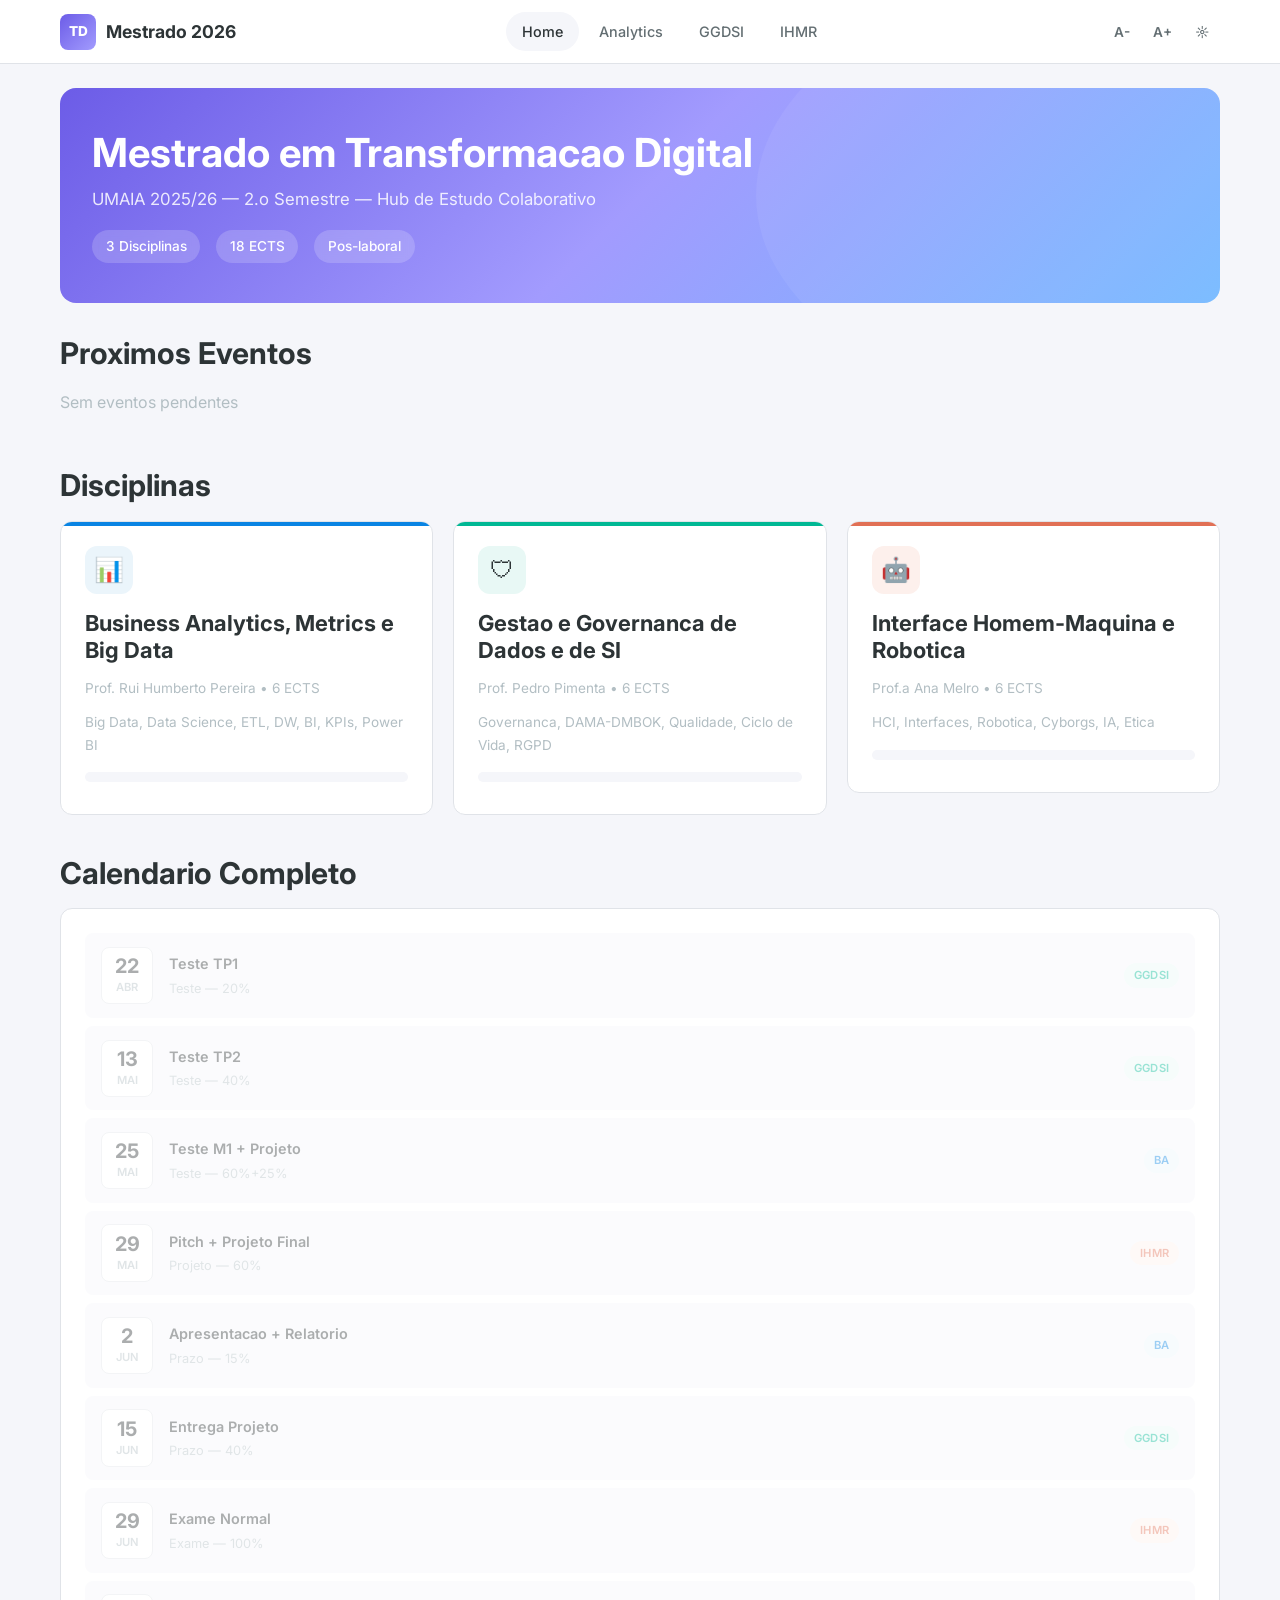
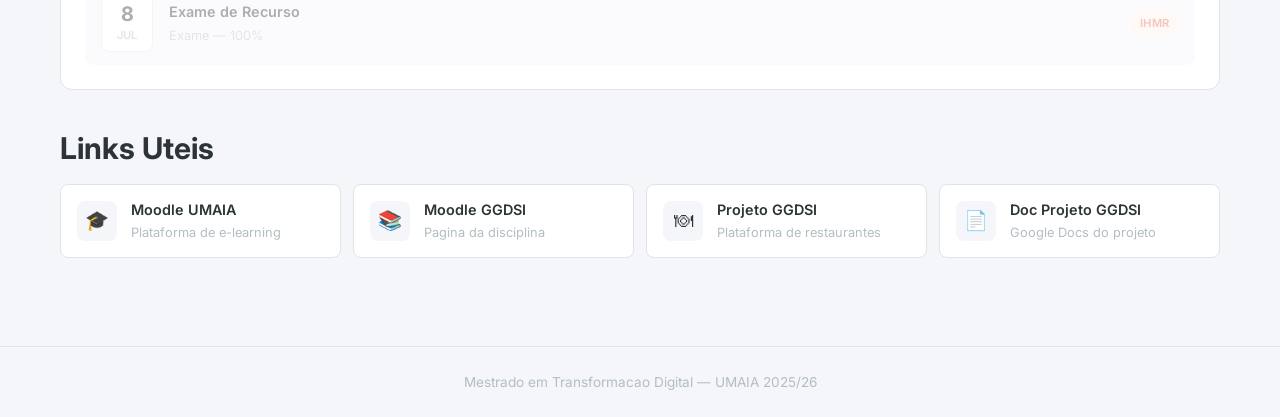
==== index.html @ 848c6ef4 "Mestrado TD 2026 - Hub de estudo interativo Site completo com material de estudo para 3 disciplinas:" ====
<!DOCTYPE html>
<html lang="pt" data-theme="light">
<head>
  <meta charset="UTF-8">
  <meta name="viewport" content="width=device-width, initial-scale=1.0">
  <title>Mestrado TD 2026 — Hub de Estudo</title>
  <link rel="preconnect" href="https://fonts.googleapis.com">
  <link href="https://fonts.googleapis.com/css2?family=Inter:wght@300;400;500;600;700;800&display=swap" rel="stylesheet">
  <link rel="stylesheet" href="styles.css">
  <link rel="icon" href="data:image/svg+xml,<svg xmlns='http://www.w3.org/2000/svg' viewBox='0 0 100 100'><text y='.9em' font-size='90'>🎓</text></svg>">
</head>
<body data-page="home">

<!-- Navbar -->
<nav class="navbar">
  <div class="container nav-container">
    <a href="index.html" class="nav-brand">
      <span class="nav-logo">TD</span>
      <span class="nav-title">Mestrado 2026</span>
    </a>
    <div class="nav-links">
      <a href="index.html" class="nav-link">Home</a>
      <a href="ba.html" class="nav-link discipline-ba">Analytics</a>
      <a href="ggdsi.html" class="nav-link discipline-ggdsi">GGDSI</a>
      <a href="ihmr.html" class="nav-link discipline-ihmr">IHMR</a>
    </div>
    <div class="nav-controls">
      <button class="btn-icon" onclick="changeFontSize(-2)" title="Diminuir fonte">A-</button>
      <button class="btn-icon" onclick="changeFontSize(2)" title="Aumentar fonte">A+</button>
      <button class="btn-icon" onclick="toggleTheme()" title="Alternar tema">
        <span class="theme-icon-light">&#9790;</span>
        <span class="theme-icon-dark">&#9788;</span>
      </button>
      <button class="btn-icon mobile-menu-btn" onclick="toggleMobile()" aria-label="Menu">&#9776;</button>
    </div>
  </div>
</nav>
<div class="nav-links-mobile-overlay" id="mobileOverlay">
  <a href="index.html" class="nav-link">Home</a>
  <a href="ba.html" class="nav-link discipline-ba">Analytics</a>
  <a href="ggdsi.html" class="nav-link discipline-ggdsi">GGDSI</a>
  <a href="ihmr.html" class="nav-link discipline-ihmr">IHMR</a>
</div>

<main class="container main-content">

  <!-- Hero -->
  <section class="hero hero-home">
    <h1>Mestrado em Transformacao Digital</h1>
    <p>UMAIA 2025/26 — 2.o Semestre — Hub de Estudo Colaborativo</p>
    <div class="hero-meta">
      <span>3 Disciplinas</span>
      <span>18 ECTS</span>
      <span>Pos-laboral</span>
    </div>
  </section>

  <!-- Countdowns -->
  <section class="section">
    <h2>Proximos Eventos</h2>
    <div class="countdown-grid" id="countdownGrid"></div>
  </section>

  <!-- Disciplines -->
  <section class="section">
    <h2>Disciplinas</h2>
    <div class="grid grid-3">
      <a href="ba.html" class="card-link">
        <div class="card discipline-card ba animate-in">
          <div class="card-icon">&#128202;</div>
          <h3>Business Analytics, Metrics e Big Data</h3>
          <p class="text-sm text-muted">Prof. Rui Humberto Pereira &bull; 6 ECTS</p>
          <p class="text-sm text-muted">Big Data, Data Science, ETL, DW, BI, KPIs, Power BI</p>
          <div class="progress-container mt-2">
            <div class="progress-bar"><div class="progress-fill ba" id="ba-progress" style="width:0%"></div></div>
          </div>
        </div>
      </a>
      <a href="ggdsi.html" class="card-link">
        <div class="card discipline-card ggdsi animate-in">
          <div class="card-icon">&#128737;</div>
          <h3>Gestao e Governanca de Dados e de SI</h3>
          <p class="text-sm text-muted">Prof. Pedro Pimenta &bull; 6 ECTS</p>
          <p class="text-sm text-muted">Governanca, DAMA-DMBOK, Qualidade, Ciclo de Vida, RGPD</p>
          <div class="progress-container mt-2">
            <div class="progress-bar"><div class="progress-fill ggdsi" id="ggdsi-progress" style="width:0%"></div></div>
          </div>
        </div>
      </a>
      <a href="ihmr.html" class="card-link">
        <div class="card discipline-card ihmr animate-in">
          <div class="card-icon">&#129302;</div>
          <h3>Interface Homem-Maquina e Robotica</h3>
          <p class="text-sm text-muted">Prof.a Ana Melro &bull; 6 ECTS</p>
          <p class="text-sm text-muted">HCI, Interfaces, Robotica, Cyborgs, IA, Etica</p>
          <div class="progress-container mt-2">
            <div class="progress-bar"><div class="progress-fill ihmr" id="ihmr-progress" style="width:0%"></div></div>
          </div>
        </div>
      </a>
    </div>
  </section>

  <!-- Calendar -->
  <section class="section">
    <h2>Calendario Completo</h2>
    <div class="card">
      <div class="event-list" id="eventList"></div>
    </div>
  </section>

  <!-- Quick Links -->
  <section class="section">
    <h2>Links Uteis</h2>
    <div class="links-grid">
      <a href="https://moodle.maieutica.pt/" target="_blank" rel="noopener" class="link-card">
        <div class="link-icon">&#127891;</div>
        <div class="link-info">
          <div class="link-title">Moodle UMAIA</div>
          <div class="link-desc">Plataforma de e-learning</div>
        </div>
      </a>
      <a href="https://moodle.maieutica.pt/course/view.php?id=22554" target="_blank" rel="noopener" class="link-card">
        <div class="link-icon">&#128218;</div>
        <div class="link-info">
          <div class="link-title">Moodle GGDSI</div>
          <div class="link-desc">Pagina da disciplina</div>
        </div>
      </a>
      <a href="https://restupubpriv.onrender.com/" target="_blank" rel="noopener" class="link-card">
        <div class="link-icon">&#127869;</div>
        <div class="link-info">
          <div class="link-title">Projeto GGDSI</div>
          <div class="link-desc">Plataforma de restaurantes</div>
        </div>
      </a>
      <a href="https://docs.google.com/document/d/1P046F_OcIB_hIO0X36hhz1vWdeSVrtE7WllfaIY_ycA/" target="_blank" rel="noopener" class="link-card">
        <div class="link-icon">&#128196;</div>
        <div class="link-info">
          <div class="link-title">Doc Projeto GGDSI</div>
          <div class="link-desc">Google Docs do projeto</div>
        </div>
      </a>
    </div>
  </section>


</main>

<footer class="footer">
  <div class="container">
    <p>Mestrado em Transformacao Digital — UMAIA 2025/26</p>
  </div>
</footer>

<script src="app.js"></script>
</body>
</html>
---- styles.css ----
/* ============================================
   MESTRADO TD 2026 — Study Hub
   Design: Duolingo × Airbnb × Bolt
   ============================================ */

/* ---------- 1. Variables & Themes ---------- */
:root {
  --primary: #6C5CE7;
  --primary-light: #A29BFE;
  --primary-dark: #4834D4;
  --ba: #0984E3;
  --ba-light: #74B9FF;
  --ba-dark: #0652DD;
  --ba-bg: #EBF5FB;
  --ggdsi: #00B894;
  --ggdsi-light: #55EFC4;
  --ggdsi-dark: #009975;
  --ggdsi-bg: #E8F8F5;
  --ihmr: #E17055;
  --ihmr-light: #FAB1A0;
  --ihmr-dark: #C0392B;
  --ihmr-bg: #FDF0EC;
  --success: #00B894;
  --success-bg: #E8F8F5;
  --error: #D63031;
  --error-bg: #FDECEA;
  --warning: #FDCB6E;
  --warning-bg: #FFF9E6;

  --bg: #F5F6FA;
  --bg-alt: #FFFFFF;
  --surface: #FFFFFF;
  --text: #2D3436;
  --text-secondary: #636E72;
  --text-muted: #B2BEC3;
  --border: #E0E3E8;
  --shadow-sm: 0 1px 3px rgba(0,0,0,0.06);
  --shadow: 0 2px 8px rgba(0,0,0,0.08);
  --shadow-md: 0 4px 16px rgba(0,0,0,0.1);
  --shadow-lg: 0 8px 32px rgba(0,0,0,0.12);

  --radius-xs: 6px;
  --radius-sm: 8px;
  --radius: 12px;
  --radius-lg: 16px;
  --radius-xl: 24px;
  --radius-full: 9999px;

  --font: 'Inter', -apple-system, BlinkMacSystemFont, 'Segoe UI', sans-serif;
  --font-size-base: 16px;
  --transition: 0.25s ease;
  --transition-slow: 0.4s ease;

  --navbar-height: 64px;
  --container-max: 1200px;
  --container-narrow: 900px;
}

[data-theme="dark"] {
  --bg: #13141F;
  --bg-alt: #1A1B2E;
  --surface: #242540;
  --text: #E4E6EB;
  --text-secondary: #A0A4B8;
  --text-muted: #5C5F7A;
  --border: #363854;
  --shadow-sm: 0 1px 3px rgba(0,0,0,0.2);
  --shadow: 0 2px 8px rgba(0,0,0,0.25);
  --shadow-md: 0 4px 16px rgba(0,0,0,0.3);
  --shadow-lg: 0 8px 32px rgba(0,0,0,0.35);
  --ba-bg: #0D1F33;
  --ggdsi-bg: #0D2B24;
  --ihmr-bg: #2B1A15;
  --success-bg: #0D2B24;
  --error-bg: #2B1515;
  --warning-bg: #2B2615;
}

/* ---------- 2. Reset & Base ---------- */
*, *::before, *::after { box-sizing: border-box; margin: 0; padding: 0; }

html {
  font-size: var(--font-size-base);
  scroll-behavior: smooth;
  -webkit-text-size-adjust: 100%;
}

body {
  font-family: var(--font);
  background: var(--bg);
  color: var(--text);
  line-height: 1.65;
  min-height: 100vh;
  display: flex;
  flex-direction: column;
  transition: background var(--transition), color var(--transition);
  -webkit-font-smoothing: antialiased;
}

img { max-width: 100%; display: block; }
a { color: var(--primary); text-decoration: none; transition: color var(--transition); }
a:hover { color: var(--primary-dark); }
::selection { background: var(--primary-light); color: #fff; }

/* ---------- 3. Typography ---------- */
h1, h2, h3, h4 { line-height: 1.25; font-weight: 700; color: var(--text); }
h1 { font-size: clamp(1.75rem, 4vw, 2.5rem); }
h2 { font-size: clamp(1.4rem, 3vw, 1.875rem); margin-bottom: 1rem; }
h3 { font-size: clamp(1.15rem, 2.5vw, 1.375rem); margin-bottom: 0.75rem; }
h4 { font-size: 1.1rem; margin-bottom: 0.5rem; }
p { margin-bottom: 0.75rem; color: var(--text-secondary); }
strong { color: var(--text); font-weight: 600; }
ul, ol { padding-left: 1.5rem; margin-bottom: 0.75rem; color: var(--text-secondary); }
li { margin-bottom: 0.3rem; }
code { background: var(--bg); padding: 2px 6px; border-radius: var(--radius-xs); font-size: 0.9em; }

/* ---------- 4. Layout ---------- */
.container { max-width: var(--container-max); margin: 0 auto; padding: 0 1.25rem; width: 100%; }
.container-narrow { max-width: var(--container-narrow); margin: 0 auto; padding: 0 1.25rem; width: 100%; }
.main-content { flex: 1; padding-top: calc(var(--navbar-height) + 1.5rem); padding-bottom: 3rem; }
.section { margin-bottom: 2.5rem; }
.grid { display: grid; gap: 1.25rem; }
.grid-2 { grid-template-columns: repeat(auto-fit, minmax(280px, 1fr)); }
.grid-3 { grid-template-columns: repeat(auto-fit, minmax(250px, 1fr)); }
.grid-4 { grid-template-columns: repeat(auto-fit, minmax(200px, 1fr)); }
.flex { display: flex; gap: 1rem; }
.flex-center { display: flex; align-items: center; justify-content: center; }
.flex-between { display: flex; align-items: center; justify-content: space-between; }
.flex-wrap { flex-wrap: wrap; }

/* ---------- 5. Navbar ---------- */
.navbar {
  position: fixed; top: 0; left: 0; right: 0; z-index: 100;
  height: var(--navbar-height);
  background: var(--surface);
  border-bottom: 1px solid var(--border);
  backdrop-filter: blur(12px);
  -webkit-backdrop-filter: blur(12px);
  transition: background var(--transition), border-color var(--transition);
}
[data-theme="dark"] .navbar { background: rgba(26,27,46,0.92); }
.nav-container { display: flex; align-items: center; justify-content: space-between; height: 100%; }
.nav-brand { display: flex; align-items: center; gap: 0.6rem; font-weight: 700; font-size: 1.1rem; color: var(--text); }
.nav-logo {
  display: flex; align-items: center; justify-content: center;
  width: 36px; height: 36px;
  background: linear-gradient(135deg, var(--primary), var(--primary-light));
  color: #fff; border-radius: var(--radius-sm);
  font-weight: 800; font-size: 0.85rem;
}
.nav-links { display: flex; gap: 0.25rem; }
.nav-link {
  padding: 0.5rem 1rem; border-radius: var(--radius-full);
  font-size: 0.9rem; font-weight: 500;
  color: var(--text-secondary);
  transition: all var(--transition);
}
.nav-link:hover, .nav-link.active { color: var(--text); background: var(--bg); }
.nav-link.discipline-ba.active, .nav-link.discipline-ba:hover { color: var(--ba); background: var(--ba-bg); }
.nav-link.discipline-ggdsi.active, .nav-link.discipline-ggdsi:hover { color: var(--ggdsi); background: var(--ggdsi-bg); }
.nav-link.discipline-ihmr.active, .nav-link.discipline-ihmr:hover { color: var(--ihmr); background: var(--ihmr-bg); }
.nav-controls { display: flex; align-items: center; gap: 0.25rem; }
.btn-icon {
  display: flex; align-items: center; justify-content: center;
  width: 36px; height: 36px;
  border: none; border-radius: var(--radius-sm); cursor: pointer;
  background: transparent; color: var(--text-secondary);
  font-size: 0.85rem; font-weight: 600; font-family: var(--font);
  transition: all var(--transition);
}
.btn-icon:hover { background: var(--bg); color: var(--text); }
.mobile-menu-btn { display: none; font-size: 1.3rem; }
[data-theme="dark"] .theme-icon-dark { display: none; }
[data-theme="light"] .theme-icon-light { display: none; }
.nav-links-mobile-overlay {
  display: none; position: fixed; top: var(--navbar-height);
  left: 0; right: 0; bottom: 0;
  background: var(--surface); z-index: 99;
  flex-direction: column; padding: 1rem;
}
.nav-links-mobile-overlay.open { display: flex; }
.nav-links-mobile-overlay .nav-link {
  padding: 1rem; font-size: 1.1rem; border-radius: var(--radius);
  text-align: center;
}

/* ---------- 6. Hero ---------- */
.hero {
  border-radius: var(--radius-lg);
  padding: 2.5rem 2rem;
  margin-bottom: 2rem;
  position: relative; overflow: hidden;
}
.hero h1 { color: #fff; margin-bottom: 0.5rem; }
.hero p { color: rgba(255,255,255,0.85); font-size: 1.05rem; margin-bottom: 1rem; }
.hero-meta { display: flex; flex-wrap: wrap; gap: 1rem; }
.hero-meta span {
  display: inline-flex; align-items: center; gap: 0.4rem;
  background: rgba(255,255,255,0.18); color: #fff;
  padding: 0.35rem 0.85rem; border-radius: var(--radius-full);
  font-size: 0.85rem; font-weight: 500;
  backdrop-filter: blur(4px);
}
.hero-home { background: linear-gradient(135deg, #6C5CE7, #A29BFE, #74B9FF); }
.hero-ba { background: linear-gradient(135deg, #0652DD, #0984E3, #74B9FF); }
.hero-ggdsi { background: linear-gradient(135deg, #009975, #00B894, #55EFC4); }
.hero-ihmr { background: linear-gradient(135deg, #C0392B, #E17055, #FAB1A0); }
.hero::after {
  content: ''; position: absolute; top: -50%; right: -20%;
  width: 60%; height: 200%; border-radius: 50%;
  background: rgba(255,255,255,0.06);
  pointer-events: none;
}

/* ---------- 7. Cards ---------- */
.card {
  background: var(--surface);
  border: 1px solid var(--border);
  border-radius: var(--radius);
  padding: 1.5rem;
  transition: all var(--transition);
}
.card:hover { box-shadow: var(--shadow-md); }
.card-header { margin-bottom: 1rem; }
.card-title { font-size: 1rem; font-weight: 600; margin-bottom: 0.25rem; }
.card-subtitle { font-size: 0.85rem; color: var(--text-muted); }
.card-link {
  display: block; text-decoration: none; color: inherit;
  border-radius: var(--radius);
}
.card-link:hover .card { transform: translateY(-2px); box-shadow: var(--shadow-md); }
.card-link:hover { color: inherit; }

.discipline-card { position: relative; overflow: hidden; cursor: pointer; }
.discipline-card::before {
  content: ''; position: absolute; top: 0; left: 0; right: 0; height: 4px;
}
.discipline-card.ba::before { background: var(--ba); }
.discipline-card.ggdsi::before { background: var(--ggdsi); }
.discipline-card.ihmr::before { background: var(--ihmr); }
.discipline-card .card-icon {
  width: 48px; height: 48px; border-radius: var(--radius);
  display: flex; align-items: center; justify-content: center;
  font-size: 1.5rem; margin-bottom: 1rem;
}
.discipline-card.ba .card-icon { background: var(--ba-bg); }
.discipline-card.ggdsi .card-icon { background: var(--ggdsi-bg); }
.discipline-card.ihmr .card-icon { background: var(--ihmr-bg); }

/* ---------- 8. Event List / Calendar ---------- */
.event-list { display: flex; flex-direction: column; gap: 0.5rem; }
.event-item {
  display: flex; align-items: center; gap: 1rem;
  padding: 0.85rem 1rem;
  border-radius: var(--radius-sm);
  background: var(--bg);
  transition: background var(--transition);
}
.event-item:hover { background: var(--border); }
.event-date-box {
  min-width: 52px; text-align: center;
  padding: 0.4rem 0.5rem;
  border-radius: var(--radius-sm);
  background: var(--surface);
  border: 1px solid var(--border);
}
.event-date-box .day { font-size: 1.25rem; font-weight: 700; line-height: 1.2; color: var(--text); }
.event-date-box .month { font-size: 0.7rem; font-weight: 600; text-transform: uppercase; color: var(--text-muted); }
.event-info { flex: 1; }
.event-title { font-size: 0.9rem; font-weight: 600; color: var(--text); margin-bottom: 0.1rem; }
.event-desc { font-size: 0.8rem; color: var(--text-muted); margin: 0; }
.event-tag {
  padding: 0.2rem 0.6rem; border-radius: var(--radius-full);
  font-size: 0.7rem; font-weight: 600; text-transform: uppercase; letter-spacing: 0.03em;
  white-space: nowrap;
}
.event-tag.ba { background: var(--ba-bg); color: var(--ba); }
.event-tag.ggdsi { background: var(--ggdsi-bg); color: var(--ggdsi); }
.event-tag.ihmr { background: var(--ihmr-bg); color: var(--ihmr); }

/* ---------- 9. Accordion / Topics ---------- */
.accordion { display: flex; flex-direction: column; gap: 0.5rem; }
.accordion-item {
  background: var(--surface);
  border: 1px solid var(--border);
  border-radius: var(--radius);
  overflow: hidden;
  transition: border-color var(--transition);
}
.accordion-item.active { border-color: var(--primary-light); }
.accordion-header {
  display: flex; align-items: center; gap: 0.75rem;
  width: 100%; padding: 1rem 1.25rem;
  border: none; background: none; cursor: pointer;
  font-family: var(--font); text-align: left;
  color: var(--text); font-size: 1rem;
  transition: background var(--transition);
}
.accordion-header:hover { background: var(--bg); }
.topic-number {
  display: flex; align-items: center; justify-content: center;
  min-width: 32px; height: 32px;
  border-radius: var(--radius-sm);
  background: var(--bg); color: var(--text-muted);
  font-size: 0.8rem; font-weight: 700;
}
.accordion-item.active .topic-number { background: var(--primary); color: #fff; }
.topic-title { flex: 1; font-weight: 600; }
.topic-status {
  font-size: 0.75rem; padding: 0.2rem 0.6rem;
  border-radius: var(--radius-full);
  background: var(--bg); color: var(--text-muted);
  font-weight: 600;
}
.topic-status.studied { background: var(--success-bg); color: var(--success); }
.accordion-icon {
  font-size: 1.1rem; color: var(--text-muted);
  transition: transform var(--transition);
}
.accordion-item.active .accordion-icon { transform: rotate(90deg); }
.accordion-body {
  max-height: 0; overflow: hidden;
  transition: max-height 0.5s ease;
}
.accordion-item.active .accordion-body { max-height: 20000px; }
.accordion-content { padding: 0 1.25rem 1.5rem; }
.content-block { margin-bottom: 2rem; }
.content-block:last-child { margin-bottom: 0; }
.content-block h3 {
  font-size: 1rem; font-weight: 700; text-transform: uppercase;
  letter-spacing: 0.05em; color: var(--text-muted);
  margin-bottom: 1rem; padding-bottom: 0.5rem;
  border-bottom: 2px solid var(--border);
}
.theory-text { color: var(--text-secondary); line-height: 1.75; }
.theory-text p { margin-bottom: 1rem; }
.highlight-box {
  background: var(--warning-bg); border-left: 4px solid var(--warning);
  padding: 1rem 1.25rem; border-radius: 0 var(--radius-sm) var(--radius-sm) 0;
  margin: 1rem 0;
}
.highlight-box p { margin: 0; color: var(--text); }

/* ---------- 10. Concept Cards ---------- */
.concept-grid { display: grid; grid-template-columns: repeat(auto-fill, minmax(260px, 1fr)); gap: 0.75rem; }
.concept-card {
  background: var(--bg);
  border-radius: var(--radius-sm);
  padding: 1rem 1.15rem;
  border-left: 3px solid var(--primary);
  transition: transform var(--transition), box-shadow var(--transition);
}
.concept-card:hover { transform: translateX(4px); box-shadow: var(--shadow-sm); }
.concept-card h4 { font-size: 0.9rem; font-weight: 700; color: var(--primary); margin-bottom: 0.3rem; }
.concept-card p { font-size: 0.85rem; color: var(--text-secondary); margin: 0; line-height: 1.5; }
.ba-accent .concept-card { border-left-color: var(--ba); }
.ba-accent .concept-card h4 { color: var(--ba); }
.ggdsi-accent .concept-card { border-left-color: var(--ggdsi); }
.ggdsi-accent .concept-card h4 { color: var(--ggdsi); }
.ihmr-accent .concept-card { border-left-color: var(--ihmr); }
.ihmr-accent .concept-card h4 { color: var(--ihmr); }

/* ---------- 11. Flashcards ---------- */
.flashcard-grid { display: grid; grid-template-columns: repeat(auto-fill, minmax(220px, 1fr)); gap: 1rem; }
.flashcard {
  perspective: 1000px; cursor: pointer;
  height: 180px;
}
.flashcard-inner {
  position: relative; width: 100%; height: 100%;
  transition: transform 0.6s ease;
  transform-style: preserve-3d;
}
.flashcard.flipped .flashcard-inner { transform: rotateY(180deg); }
.flashcard-front, .flashcard-back {
  position: absolute; top: 0; left: 0; width: 100%; height: 100%;
  backface-visibility: hidden; -webkit-backface-visibility: hidden;
  display: flex; align-items: center; justify-content: center;
  padding: 1.25rem; text-align: center;
  border-radius: var(--radius);
  font-size: 0.9rem; line-height: 1.5;
}
.flashcard-front {
  background: var(--surface);
  border: 2px solid var(--border);
  color: var(--text);
  font-weight: 600;
}
.flashcard-back {
  background: var(--primary);
  color: #fff;
  transform: rotateY(180deg);
  font-weight: 500;
}
.flashcard-hint {
  text-align: center; font-size: 0.8rem;
  color: var(--text-muted); margin-top: 0.5rem;
}
.ba-accent .flashcard-back { background: var(--ba); }
.ggdsi-accent .flashcard-back { background: var(--ggdsi); }
.ihmr-accent .flashcard-back { background: var(--ihmr); }

/* ---------- 12. Quiz ---------- */
.quiz-block { margin-bottom: 1.5rem; }
.quiz-question-text {
  font-weight: 600; color: var(--text);
  margin-bottom: 0.75rem; font-size: 0.95rem;
  line-height: 1.5;
}
.quiz-options { display: flex; flex-direction: column; gap: 0.5rem; }
.quiz-option {
  display: block; width: 100%; padding: 0.8rem 1rem;
  border: 2px solid var(--border); border-radius: var(--radius-sm);
  background: var(--surface); cursor: pointer;
  font-family: var(--font); font-size: 0.9rem;
  color: var(--text-secondary); text-align: left;
  transition: all var(--transition);
}
.quiz-option:hover:not(.answered) {
  border-color: var(--primary-light);
  background: var(--bg);
  color: var(--text);
}
.quiz-option.correct {
  border-color: var(--success);
  background: var(--success-bg);
  color: var(--success);
  font-weight: 600;
}
.quiz-option.incorrect {
  border-color: var(--error);
  background: var(--error-bg);
  color: var(--error);
  opacity: 0.7;
}
.quiz-option.answered { cursor: default; pointer-events: none; }
.quiz-score {
  display: inline-flex; align-items: center; gap: 0.5rem;
  padding: 0.75rem 1.25rem;
  background: var(--success-bg); color: var(--success);
  border-radius: var(--radius); font-weight: 700;
  margin-top: 1rem;
}
.quiz-reset {
  display: inline-flex; margin-top: 1rem; margin-left: 0.5rem;
  padding: 0.75rem 1.25rem; border: 2px solid var(--border);
  border-radius: var(--radius); background: var(--surface);
  color: var(--text-secondary); cursor: pointer;
  font-family: var(--font); font-weight: 600; font-size: 0.9rem;
  transition: all var(--transition);
}
.quiz-reset:hover { border-color: var(--primary); color: var(--primary); }

/* ---------- 13. Message Board ---------- */
.message-board { background: var(--surface); border: 1px solid var(--border); border-radius: var(--radius); overflow: hidden; }
.message-board-header {
  padding: 1rem 1.25rem;
  border-bottom: 1px solid var(--border);
  display: flex; align-items: center; justify-content: space-between;
}
.message-board-header h3 { margin: 0; font-size: 1rem; }
.message-form {
  padding: 1rem 1.25rem;
  border-bottom: 1px solid var(--border);
  display: flex; flex-direction: column; gap: 0.5rem;
}
.message-form-row { display: flex; gap: 0.5rem; }
.message-input, .message-name {
  flex: 1; padding: 0.65rem 0.85rem;
  border: 1.5px solid var(--border);
  border-radius: var(--radius-sm);
  background: var(--bg); color: var(--text);
  font-family: var(--font); font-size: 0.9rem;
  transition: border-color var(--transition);
}
.message-input:focus, .message-name:focus {
  outline: none; border-color: var(--primary);
}
.message-name { max-width: 180px; }
.message-list { max-height: 400px; overflow-y: auto; }
.message-item {
  display: flex; align-items: flex-start; gap: 0.75rem;
  padding: 0.85rem 1.25rem;
  border-bottom: 1px solid var(--border);
  transition: background var(--transition);
}
.message-item:last-child { border-bottom: none; }
.message-item:hover { background: var(--bg); }
.message-avatar {
  width: 34px; height: 34px;
  border-radius: var(--radius-full);
  background: var(--primary-light);
  display: flex; align-items: center; justify-content: center;
  font-weight: 700; font-size: 0.8rem; color: #fff;
  flex-shrink: 0;
}
.message-body { flex: 1; min-width: 0; }
.message-author { font-weight: 600; font-size: 0.85rem; color: var(--text); }
.message-time { font-size: 0.75rem; color: var(--text-muted); margin-left: 0.5rem; }
.message-text { font-size: 0.9rem; color: var(--text-secondary); margin: 0.2rem 0 0; word-break: break-word; }
.message-delete {
  background: none; border: none; cursor: pointer;
  color: var(--text-muted); font-size: 0.8rem;
  padding: 0.25rem; border-radius: var(--radius-xs);
  transition: color var(--transition);
  opacity: 0;
}
.message-item:hover .message-delete { opacity: 1; }
.message-delete:hover { color: var(--error); }
.message-empty {
  text-align: center; padding: 2rem;
  color: var(--text-muted); font-size: 0.9rem;
}

/* ---------- 14. Progress Bar ---------- */
.progress-container { margin-bottom: 0.5rem; }
.progress-label {
  display: flex; justify-content: space-between;
  font-size: 0.85rem; margin-bottom: 0.35rem;
}
.progress-label span:first-child { font-weight: 600; color: var(--text); }
.progress-label span:last-child { color: var(--text-muted); font-weight: 500; }
.progress-bar {
  width: 100%; height: 10px;
  background: var(--bg); border-radius: var(--radius-full);
  overflow: hidden;
}
.progress-fill {
  height: 100%; border-radius: var(--radius-full);
  background: linear-gradient(90deg, var(--primary), var(--primary-light));
  transition: width 0.6s ease;
  min-width: 0;
}
.progress-fill.ba { background: linear-gradient(90deg, var(--ba), var(--ba-light)); }
.progress-fill.ggdsi { background: linear-gradient(90deg, var(--ggdsi), var(--ggdsi-light)); }
.progress-fill.ihmr { background: linear-gradient(90deg, var(--ihmr), var(--ihmr-light)); }

/* ---------- 15. Countdown ---------- */
.countdown-grid { display: flex; gap: 0.75rem; flex-wrap: wrap; }
.countdown-card {
  flex: 1; min-width: 160px;
  background: var(--surface); border: 1px solid var(--border);
  border-radius: var(--radius); padding: 1rem;
  text-align: center;
}
.countdown-card .countdown-label {
  font-size: 0.8rem; font-weight: 600; color: var(--text-muted);
  text-transform: uppercase; letter-spacing: 0.04em;
  margin-bottom: 0.5rem;
}
.countdown-card .countdown-event {
  font-size: 0.85rem; font-weight: 600; color: var(--text);
  margin-bottom: 0.75rem;
}
.countdown-values { display: flex; justify-content: center; gap: 0.5rem; }
.countdown-unit { text-align: center; }
.countdown-value {
  font-size: 1.5rem; font-weight: 800; color: var(--primary);
  line-height: 1;
}
.countdown-unit-label { font-size: 0.65rem; color: var(--text-muted); text-transform: uppercase; }
.countdown-card.urgent .countdown-value { color: var(--error); }
.countdown-card.ba .countdown-value { color: var(--ba); }
.countdown-card.ggdsi .countdown-value { color: var(--ggdsi); }
.countdown-card.ihmr .countdown-value { color: var(--ihmr); }

/* ---------- 16. Buttons ---------- */
.btn {
  display: inline-flex; align-items: center; justify-content: center; gap: 0.5rem;
  padding: 0.7rem 1.4rem;
  border: 2px solid transparent;
  border-radius: var(--radius-sm);
  font-family: var(--font); font-size: 0.9rem; font-weight: 600;
  cursor: pointer; transition: all var(--transition);
  text-decoration: none; line-height: 1.4;
}
.btn-primary { background: var(--primary); color: #fff; }
.btn-primary:hover { background: var(--primary-dark); color: #fff; transform: translateY(-1px); box-shadow: var(--shadow); }
.btn-secondary { background: var(--bg); color: var(--text); border-color: var(--border); }
.btn-secondary:hover { background: var(--border); }
.btn-success { background: var(--success); color: #fff; }
.btn-success:hover { background: var(--ggdsi-dark); color: #fff; }
.btn-outline { background: transparent; border-color: var(--border); color: var(--text-secondary); }
.btn-outline:hover { border-color: var(--primary); color: var(--primary); }
.btn-sm { padding: 0.45rem 0.9rem; font-size: 0.8rem; }
.btn-full { width: 100%; }
.btn-ba { background: var(--ba); color: #fff; }
.btn-ba:hover { background: var(--ba-dark); color: #fff; }
.btn-ggdsi { background: var(--ggdsi); color: #fff; }
.btn-ggdsi:hover { background: var(--ggdsi-dark); color: #fff; }
.btn-ihmr { background: var(--ihmr); color: #fff; }
.btn-ihmr:hover { background: var(--ihmr-dark); color: #fff; }

/* ---------- 17. Tags & Badges ---------- */
.tag {
  display: inline-flex; align-items: center;
  padding: 0.2rem 0.65rem; border-radius: var(--radius-full);
  font-size: 0.75rem; font-weight: 600;
  background: var(--bg); color: var(--text-muted);
}
.tag-ba { background: var(--ba-bg); color: var(--ba); }
.tag-ggdsi { background: var(--ggdsi-bg); color: var(--ggdsi); }
.tag-ihmr { background: var(--ihmr-bg); color: var(--ihmr); }
.badge {
  display: inline-flex; align-items: center; justify-content: center;
  min-width: 22px; height: 22px; padding: 0 6px;
  border-radius: var(--radius-full);
  font-size: 0.7rem; font-weight: 700;
  background: var(--primary); color: #fff;
}

/* ---------- 18. Tables ---------- */
.table-wrap { overflow-x: auto; margin-bottom: 1rem; border-radius: var(--radius); border: 1px solid var(--border); }
table { width: 100%; border-collapse: collapse; font-size: 0.9rem; }
th {
  background: var(--bg); color: var(--text);
  font-weight: 600; text-align: left;
  padding: 0.75rem 1rem; border-bottom: 2px solid var(--border);
}
td { padding: 0.65rem 1rem; border-bottom: 1px solid var(--border); color: var(--text-secondary); }
tr:last-child td { border-bottom: none; }
tr:hover td { background: var(--bg); }

/* ---------- 19. Evaluation Cards ---------- */
.eval-grid { display: grid; grid-template-columns: repeat(auto-fit, minmax(200px, 1fr)); gap: 0.75rem; }
.eval-card {
  background: var(--bg); border-radius: var(--radius);
  padding: 1.15rem; text-align: center;
  border: 1px solid transparent;
  transition: all var(--transition);
}
.eval-card:hover { border-color: var(--border); }
.eval-weight {
  font-size: 2rem; font-weight: 800;
  background: linear-gradient(135deg, var(--primary), var(--primary-light));
  -webkit-background-clip: text; -webkit-text-fill-color: transparent;
  background-clip: text; line-height: 1.2;
}
.eval-card .eval-label { font-size: 0.85rem; font-weight: 600; color: var(--text); margin-top: 0.35rem; }
.eval-card .eval-detail { font-size: 0.8rem; color: var(--text-muted); margin-top: 0.15rem; }

/* ---------- 20. Search ---------- */
.search-container { position: relative; margin-bottom: 1.5rem; }
.search-input {
  width: 100%; padding: 0.85rem 1rem 0.85rem 2.75rem;
  border: 2px solid var(--border); border-radius: var(--radius);
  background: var(--surface); color: var(--text);
  font-family: var(--font); font-size: 0.95rem;
  transition: border-color var(--transition);
}
.search-input:focus { outline: none; border-color: var(--primary); }
.search-icon {
  position: absolute; left: 1rem; top: 50%; transform: translateY(-50%);
  color: var(--text-muted); font-size: 1rem;
}
.search-results { margin-top: 0.5rem; }
.search-result-item {
  padding: 0.65rem 0.85rem;
  border-radius: var(--radius-sm);
  cursor: pointer;
  transition: background var(--transition);
}
.search-result-item:hover { background: var(--bg); }
mark { background: var(--warning-bg); color: var(--text); padding: 0 2px; border-radius: 2px; }

/* ---------- 21. Footer ---------- */
.footer {
  padding: 1.5rem 0; margin-top: auto;
  border-top: 1px solid var(--border);
  text-align: center;
}
.footer p { font-size: 0.85rem; color: var(--text-muted); margin: 0; }

/* ---------- 22. Links Section ---------- */
.links-grid { display: grid; grid-template-columns: repeat(auto-fill, minmax(250px, 1fr)); gap: 0.75rem; }
.link-card {
  display: flex; align-items: center; gap: 0.85rem;
  padding: 0.85rem 1rem;
  background: var(--surface); border: 1px solid var(--border);
  border-radius: var(--radius-sm);
  color: var(--text); text-decoration: none;
  transition: all var(--transition);
}
.link-card:hover { border-color: var(--primary-light); transform: translateY(-1px); box-shadow: var(--shadow); color: var(--text); }
.link-icon {
  width: 40px; height: 40px;
  display: flex; align-items: center; justify-content: center;
  background: var(--bg); border-radius: var(--radius-sm);
  font-size: 1.2rem; flex-shrink: 0;
}
.link-info { flex: 1; }
.link-title { font-weight: 600; font-size: 0.9rem; }
.link-desc { font-size: 0.8rem; color: var(--text-muted); }

/* ---------- 23. Utilities ---------- */
.text-center { text-align: center; }
.text-left { text-align: left; }
.text-muted { color: var(--text-muted); }
.text-sm { font-size: 0.85rem; }
.mt-1 { margin-top: 0.5rem; }
.mt-2 { margin-top: 1rem; }
.mt-3 { margin-top: 1.5rem; }
.mt-4 { margin-top: 2rem; }
.mb-1 { margin-bottom: 0.5rem; }
.mb-2 { margin-bottom: 1rem; }
.mb-3 { margin-bottom: 1.5rem; }
.mb-4 { margin-bottom: 2rem; }
.p-1 { padding: 0.5rem; }
.p-2 { padding: 1rem; }
.hidden { display: none !important; }
.sr-only {
  position: absolute; width: 1px; height: 1px;
  padding: 0; margin: -1px; overflow: hidden;
  clip: rect(0,0,0,0); border: 0;
}
.divider { height: 1px; background: var(--border); margin: 2rem 0; }

/* ---------- 24. Responsive ---------- */
@media (max-width: 768px) {
  :root { --navbar-height: 56px; }
  .nav-links { display: none; }
  .mobile-menu-btn { display: flex; }
  .hero { padding: 1.75rem 1.25rem; }
  .hero-meta { gap: 0.5rem; }
  .hero-meta span { font-size: 0.75rem; padding: 0.25rem 0.65rem; }
  .grid-2, .grid-3, .grid-4 { grid-template-columns: 1fr; }
  .concept-grid { grid-template-columns: 1fr; }
  .flashcard-grid { grid-template-columns: repeat(auto-fill, minmax(160px, 1fr)); }
  .flashcard { height: 150px; }
  .countdown-grid { flex-direction: column; }
  .countdown-card { min-width: auto; }
  .eval-grid { grid-template-columns: repeat(2, 1fr); }
  .message-form-row { flex-direction: column; }
  .message-name { max-width: none; }
  .card { padding: 1.15rem; }
  .accordion-content { padding: 0 1rem 1.25rem; }
  .table-wrap { font-size: 0.8rem; }
  th, td { padding: 0.5rem 0.65rem; }
  h1 { font-size: 1.5rem; }
  h2 { font-size: 1.3rem; }
}

@media (max-width: 480px) {
  .container { padding: 0 0.85rem; }
  .flashcard-grid { grid-template-columns: 1fr; }
  .eval-grid { grid-template-columns: 1fr; }
  .hero { padding: 1.5rem 1rem; border-radius: var(--radius); }
  .nav-brand .nav-title { display: none; }
}

@media (min-width: 769px) {
  .nav-links-mobile-overlay { display: none !important; }
}

/* ---------- 25. Animations ---------- */
@keyframes fadeIn { from { opacity: 0; transform: translateY(8px); } to { opacity: 1; transform: translateY(0); } }
@keyframes pulse { 0%, 100% { transform: scale(1); } 50% { transform: scale(1.05); } }
@keyframes slideDown { from { opacity: 0; transform: translateY(-8px); } to { opacity: 1; transform: translateY(0); } }
.animate-in { animation: fadeIn 0.4s ease both; }
.animate-pulse { animation: pulse 2s ease infinite; }

/* Staggered animation for cards */
.grid > *:nth-child(1) { animation-delay: 0.05s; }
.grid > *:nth-child(2) { animation-delay: 0.1s; }
.grid > *:nth-child(3) { animation-delay: 0.15s; }
.grid > *:nth-child(4) { animation-delay: 0.2s; }

/* ---------- 26. Focus & Accessibility ---------- */
:focus-visible {
  outline: 2px solid var(--primary);
  outline-offset: 2px;
  border-radius: 2px;
}
@media (prefers-reduced-motion: reduce) {
  *, *::before, *::after {
    animation-duration: 0.01ms !important;
    transition-duration: 0.01ms !important;
  }
  html { scroll-behavior: auto; }
}

/* ---------- 27. Print ---------- */
@media print {
  .navbar, .nav-controls, .mobile-menu-btn, .footer,
  .message-board, .flashcard-hint, .quiz-reset,
  .btn, .mark-studied { display: none !important; }
  body { background: #fff; color: #000; }
  .main-content { padding-top: 0; }
  .card, .accordion-item { break-inside: avoid; border: 1px solid #ccc; }
  .accordion-body { max-height: none !important; overflow: visible !important; }
  .hero { background: #eee !important; }
  .hero h1, .hero p, .hero-meta span { color: #000 !important; }
  a { color: #000; text-decoration: underline; }
}

/* ---------- 28. Scrollbar ---------- */
::-webkit-scrollbar { width: 8px; height: 8px; }
::-webkit-scrollbar-track { background: var(--bg); }
::-webkit-scrollbar-thumb { background: var(--border); border-radius: var(--radius-full); }
::-webkit-scrollbar-thumb:hover { background: var(--text-muted); }

/* ---------- 29. Tab Navigation ---------- */
.tab-nav { display: flex; gap: 0.25rem; border-bottom: 2px solid var(--border); margin-bottom: 1.5rem; overflow-x: auto; }
.tab-btn {
  padding: 0.65rem 1.15rem;
  border: none; background: none;
  font-family: var(--font); font-size: 0.9rem;
  font-weight: 500; color: var(--text-muted);
  cursor: pointer; border-bottom: 2px solid transparent;
  margin-bottom: -2px; white-space: nowrap;
  transition: all var(--transition);
}
.tab-btn:hover { color: var(--text); }
.tab-btn.active { color: var(--primary); border-bottom-color: var(--primary); font-weight: 600; }
.tab-content { display: none; }
.tab-content.active { display: block; animation: fadeIn 0.3s ease; }
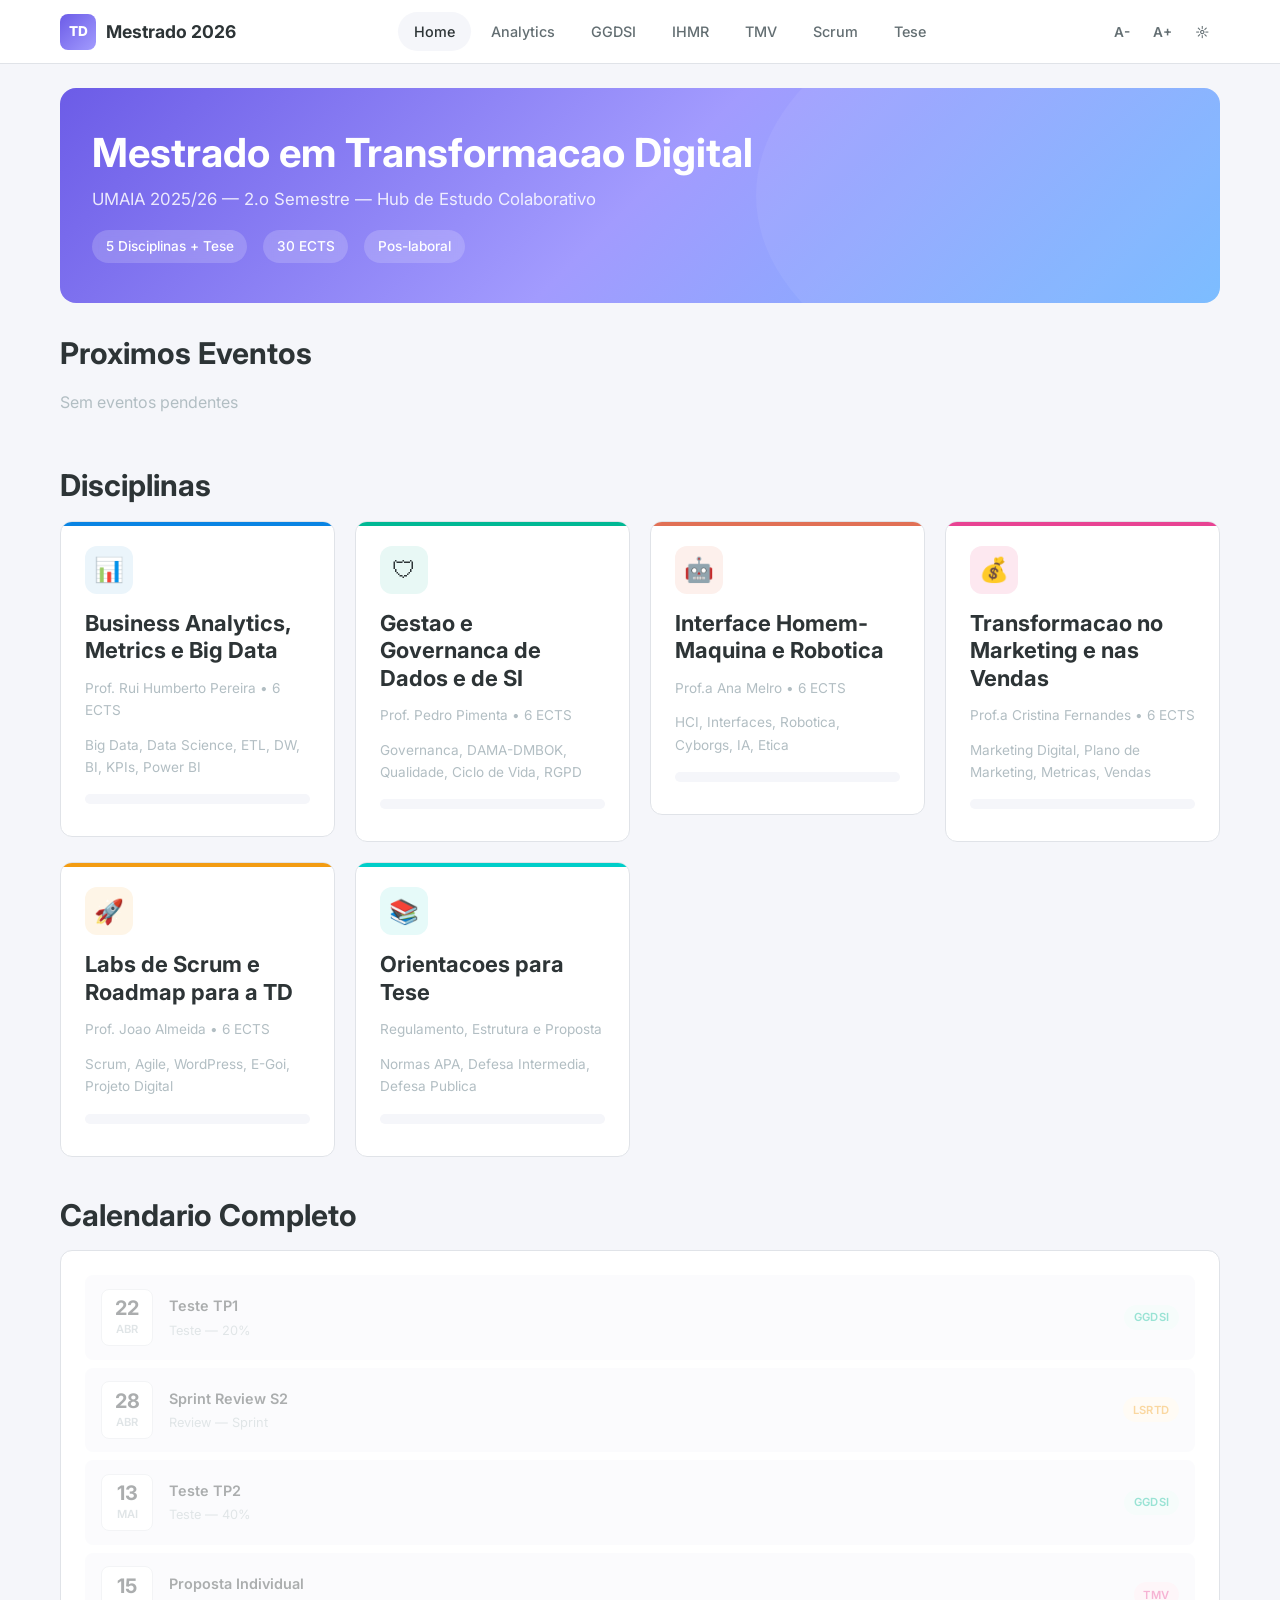
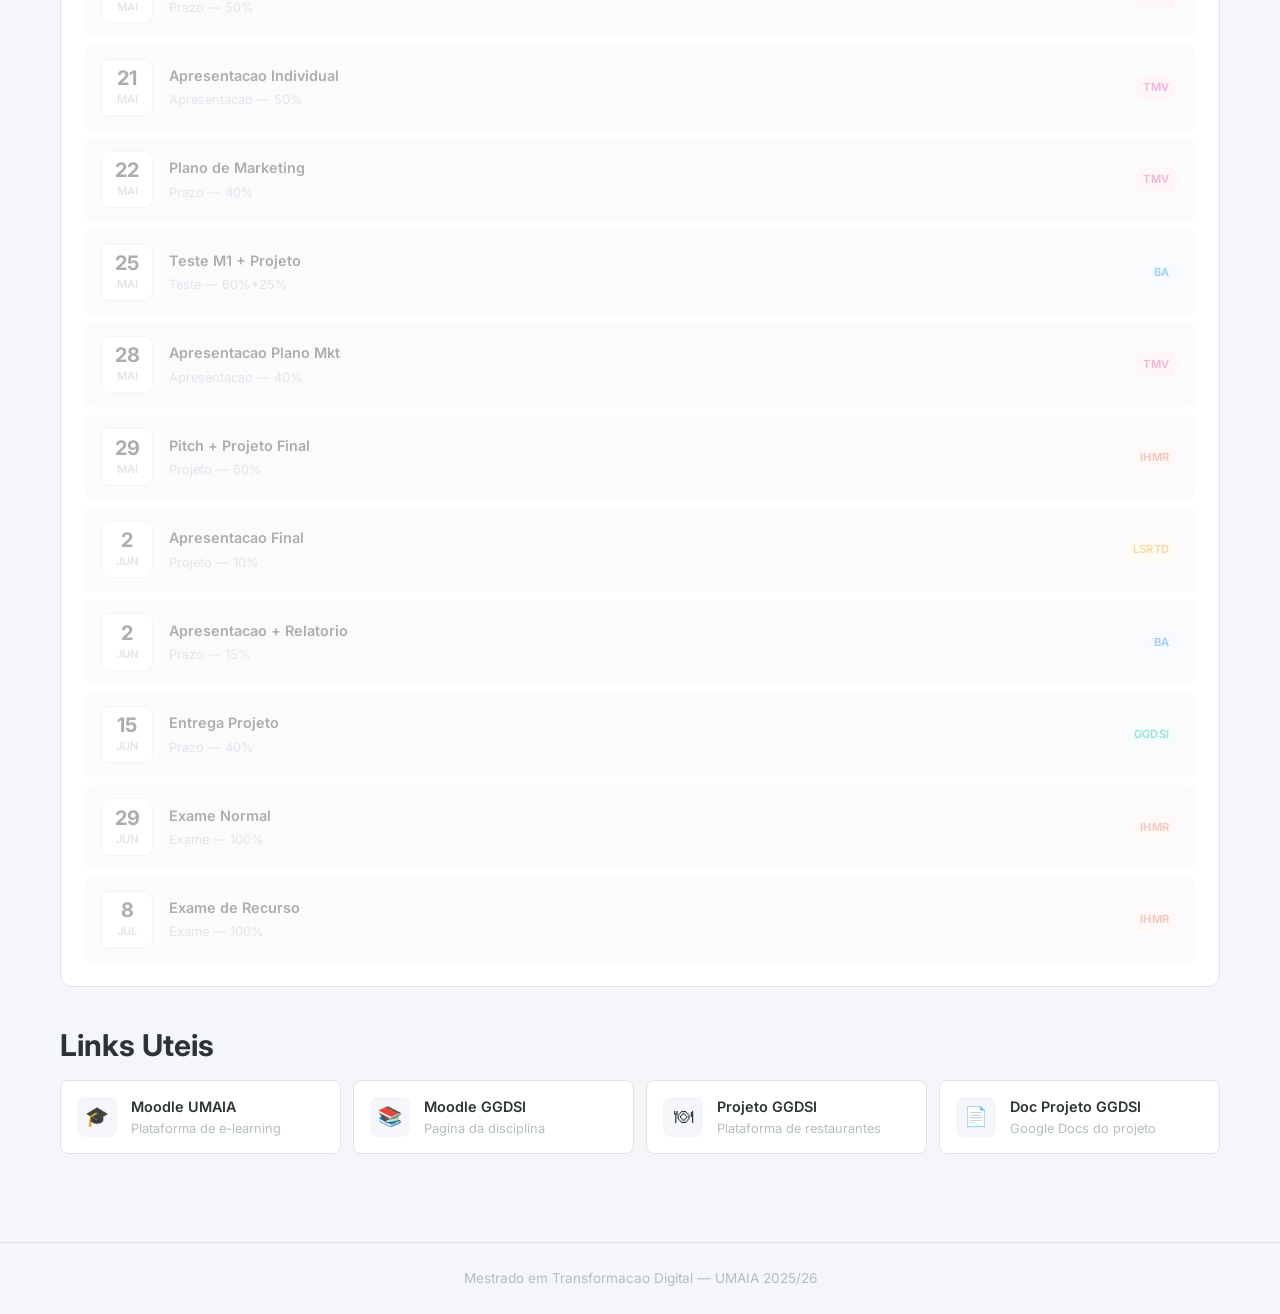
==== commit b321a994: "Adicionar 3 novas disciplinas: TMV, LSRTD e Tese - Criar paginas de estudo completas para TMV (32 fl" ====
--- a/index.html
+++ b/index.html
@@ -23,6 +23,9 @@
       <a href="ba.html" class="nav-link discipline-ba">Analytics</a>
       <a href="ggdsi.html" class="nav-link discipline-ggdsi">GGDSI</a>
       <a href="ihmr.html" class="nav-link discipline-ihmr">IHMR</a>
+      <a href="tmv.html" class="nav-link discipline-tmv">TMV</a>
+      <a href="lsrtd.html" class="nav-link discipline-lsrtd">Scrum</a>
+      <a href="tese.html" class="nav-link discipline-tese">Tese</a>
     </div>
     <div class="nav-controls">
       <button class="btn-icon" onclick="changeFontSize(-2)" title="Diminuir fonte">A-</button>
@@ -40,6 +43,9 @@
   <a href="ba.html" class="nav-link discipline-ba">Analytics</a>
   <a href="ggdsi.html" class="nav-link discipline-ggdsi">GGDSI</a>
   <a href="ihmr.html" class="nav-link discipline-ihmr">IHMR</a>
+  <a href="tmv.html" class="nav-link discipline-tmv">TMV</a>
+  <a href="lsrtd.html" class="nav-link discipline-lsrtd">Scrum</a>
+  <a href="tese.html" class="nav-link discipline-tese">Tese</a>
 </div>
 
 <main class="container main-content">
@@ -49,8 +55,8 @@
     <h1>Mestrado em Transformacao Digital</h1>
     <p>UMAIA 2025/26 — 2.o Semestre — Hub de Estudo Colaborativo</p>
     <div class="hero-meta">
-      <span>3 Disciplinas</span>
-      <span>18 ECTS</span>
+      <span>5 Disciplinas + Tese</span>
+      <span>30 ECTS</span>
       <span>Pos-laboral</span>
     </div>
   </section>
@@ -95,6 +101,39 @@
           <p class="text-sm text-muted">HCI, Interfaces, Robotica, Cyborgs, IA, Etica</p>
           <div class="progress-container mt-2">
             <div class="progress-bar"><div class="progress-fill ihmr" id="ihmr-progress" style="width:0%"></div></div>
+          </div>
+        </div>
+      </a>
+      <a href="tmv.html" class="card-link">
+        <div class="card discipline-card tmv animate-in">
+          <div class="card-icon">&#128176;</div>
+          <h3>Transformacao no Marketing e nas Vendas</h3>
+          <p class="text-sm text-muted">Prof.a Cristina Fernandes &bull; 6 ECTS</p>
+          <p class="text-sm text-muted">Marketing Digital, Plano de Marketing, Metricas, Vendas</p>
+          <div class="progress-container mt-2">
+            <div class="progress-bar"><div class="progress-fill tmv" id="tmv-progress" style="width:0%"></div></div>
+          </div>
+        </div>
+      </a>
+      <a href="lsrtd.html" class="card-link">
+        <div class="card discipline-card lsrtd animate-in">
+          <div class="card-icon">&#128640;</div>
+          <h3>Labs de Scrum e Roadmap para a TD</h3>
+          <p class="text-sm text-muted">Prof. Joao Almeida &bull; 6 ECTS</p>
+          <p class="text-sm text-muted">Scrum, Agile, WordPress, E-Goi, Projeto Digital</p>
+          <div class="progress-container mt-2">
+            <div class="progress-bar"><div class="progress-fill lsrtd" id="lsrtd-progress" style="width:0%"></div></div>
+          </div>
+        </div>
+      </a>
+      <a href="tese.html" class="card-link">
+        <div class="card discipline-card tese animate-in">
+          <div class="card-icon">&#128218;</div>
+          <h3>Orientacoes para Tese</h3>
+          <p class="text-sm text-muted">Regulamento, Estrutura e Proposta</p>
+          <p class="text-sm text-muted">Normas APA, Defesa Intermedia, Defesa Publica</p>
+          <div class="progress-container mt-2">
+            <div class="progress-bar"><div class="progress-fill tese" id="tese-progress" style="width:0%"></div></div>
           </div>
         </div>
       </a>
--- a/styles.css
+++ b/styles.css
@@ -20,6 +20,18 @@
   --ihmr-light: #FAB1A0;
   --ihmr-dark: #C0392B;
   --ihmr-bg: #FDF0EC;
+  --tmv: #E84393;
+  --tmv-light: #FD79A8;
+  --tmv-dark: #C2185B;
+  --tmv-bg: #FDE8F0;
+  --lsrtd: #F39C12;
+  --lsrtd-light: #FFEAA7;
+  --lsrtd-dark: #E67E22;
+  --lsrtd-bg: #FEF5E7;
+  --tese: #00CEC9;
+  --tese-light: #81ECEC;
+  --tese-dark: #00A8A5;
+  --tese-bg: #E6FAF9;
   --success: #00B894;
   --success-bg: #E8F8F5;
   --error: #D63031;
@@ -71,6 +83,9 @@
   --ba-bg: #0D1F33;
   --ggdsi-bg: #0D2B24;
   --ihmr-bg: #2B1A15;
+  --tmv-bg: #2B152B;
+  --lsrtd-bg: #2B2215;
+  --tese-bg: #152B2B;
   --success-bg: #0D2B24;
   --error-bg: #2B1515;
   --warning-bg: #2B2615;
@@ -159,6 +174,9 @@
 .nav-link.discipline-ba.active, .nav-link.discipline-ba:hover { color: var(--ba); background: var(--ba-bg); }
 .nav-link.discipline-ggdsi.active, .nav-link.discipline-ggdsi:hover { color: var(--ggdsi); background: var(--ggdsi-bg); }
 .nav-link.discipline-ihmr.active, .nav-link.discipline-ihmr:hover { color: var(--ihmr); background: var(--ihmr-bg); }
+.nav-link.discipline-tmv.active, .nav-link.discipline-tmv:hover { color: var(--tmv); background: var(--tmv-bg); }
+.nav-link.discipline-lsrtd.active, .nav-link.discipline-lsrtd:hover { color: var(--lsrtd); background: var(--lsrtd-bg); }
+.nav-link.discipline-tese.active, .nav-link.discipline-tese:hover { color: var(--tese); background: var(--tese-bg); }
 .nav-controls { display: flex; align-items: center; gap: 0.25rem; }
 .btn-icon {
   display: flex; align-items: center; justify-content: center;
@@ -205,6 +223,9 @@
 .hero-ba { background: linear-gradient(135deg, #0652DD, #0984E3, #74B9FF); }
 .hero-ggdsi { background: linear-gradient(135deg, #009975, #00B894, #55EFC4); }
 .hero-ihmr { background: linear-gradient(135deg, #C0392B, #E17055, #FAB1A0); }
+.hero-tmv { background: linear-gradient(135deg, #C2185B, #E84393, #FD79A8); }
+.hero-lsrtd { background: linear-gradient(135deg, #E67E22, #F39C12, #FFEAA7); }
+.hero-tese { background: linear-gradient(135deg, #00A8A5, #00CEC9, #81ECEC); }
 .hero::after {
   content: ''; position: absolute; top: -50%; right: -20%;
   width: 60%; height: 200%; border-radius: 50%;
@@ -246,6 +267,12 @@
 .discipline-card.ba .card-icon { background: var(--ba-bg); }
 .discipline-card.ggdsi .card-icon { background: var(--ggdsi-bg); }
 .discipline-card.ihmr .card-icon { background: var(--ihmr-bg); }
+.discipline-card.tmv::before { background: var(--tmv); }
+.discipline-card.tmv .card-icon { background: var(--tmv-bg); }
+.discipline-card.lsrtd::before { background: var(--lsrtd); }
+.discipline-card.lsrtd .card-icon { background: var(--lsrtd-bg); }
+.discipline-card.tese::before { background: var(--tese); }
+.discipline-card.tese .card-icon { background: var(--tese-bg); }
 
 /* ---------- 8. Event List / Calendar ---------- */
 .event-list { display: flex; flex-direction: column; gap: 0.5rem; }
@@ -277,6 +304,9 @@
 .event-tag.ba { background: var(--ba-bg); color: var(--ba); }
 .event-tag.ggdsi { background: var(--ggdsi-bg); color: var(--ggdsi); }
 .event-tag.ihmr { background: var(--ihmr-bg); color: var(--ihmr); }
+.event-tag.tmv { background: var(--tmv-bg); color: var(--tmv); }
+.event-tag.lsrtd { background: var(--lsrtd-bg); color: var(--lsrtd); }
+.event-tag.tese { background: var(--tese-bg); color: var(--tese); }
 
 /* ---------- 9. Accordion / Topics ---------- */
 .accordion { display: flex; flex-direction: column; gap: 0.5rem; }
@@ -399,6 +429,15 @@
 .ba-accent .flashcard-back { background: var(--ba); }
 .ggdsi-accent .flashcard-back { background: var(--ggdsi); }
 .ihmr-accent .flashcard-back { background: var(--ihmr); }
+.tmv-accent .concept-card { border-left-color: var(--tmv); }
+.tmv-accent .concept-card h4 { color: var(--tmv); }
+.tmv-accent .flashcard-back { background: var(--tmv); }
+.lsrtd-accent .concept-card { border-left-color: var(--lsrtd); }
+.lsrtd-accent .concept-card h4 { color: var(--lsrtd); }
+.lsrtd-accent .flashcard-back { background: var(--lsrtd); }
+.tese-accent .concept-card { border-left-color: var(--tese); }
+.tese-accent .concept-card h4 { color: var(--tese); }
+.tese-accent .flashcard-back { background: var(--tese); }
 
 /* ---------- 12. Quiz ---------- */
 .quiz-block { margin-bottom: 1.5rem; }
@@ -534,6 +573,9 @@
 .progress-fill.ba { background: linear-gradient(90deg, var(--ba), var(--ba-light)); }
 .progress-fill.ggdsi { background: linear-gradient(90deg, var(--ggdsi), var(--ggdsi-light)); }
 .progress-fill.ihmr { background: linear-gradient(90deg, var(--ihmr), var(--ihmr-light)); }
+.progress-fill.tmv { background: linear-gradient(90deg, var(--tmv), var(--tmv-light)); }
+.progress-fill.lsrtd { background: linear-gradient(90deg, var(--lsrtd), var(--lsrtd-light)); }
+.progress-fill.tese { background: linear-gradient(90deg, var(--tese), var(--tese-light)); }
 
 /* ---------- 15. Countdown ---------- */
 .countdown-grid { display: flex; gap: 0.75rem; flex-wrap: wrap; }
@@ -563,6 +605,9 @@
 .countdown-card.ba .countdown-value { color: var(--ba); }
 .countdown-card.ggdsi .countdown-value { color: var(--ggdsi); }
 .countdown-card.ihmr .countdown-value { color: var(--ihmr); }
+.countdown-card.tmv .countdown-value { color: var(--tmv); }
+.countdown-card.lsrtd .countdown-value { color: var(--lsrtd); }
+.countdown-card.tese .countdown-value { color: var(--tese); }
 
 /* ---------- 16. Buttons ---------- */
 .btn {
@@ -590,6 +635,12 @@
 .btn-ggdsi:hover { background: var(--ggdsi-dark); color: #fff; }
 .btn-ihmr { background: var(--ihmr); color: #fff; }
 .btn-ihmr:hover { background: var(--ihmr-dark); color: #fff; }
+.btn-tmv { background: var(--tmv); color: #fff; }
+.btn-tmv:hover { background: var(--tmv-dark); color: #fff; }
+.btn-lsrtd { background: var(--lsrtd); color: #fff; }
+.btn-lsrtd:hover { background: var(--lsrtd-dark); color: #fff; }
+.btn-tese { background: var(--tese); color: #fff; }
+.btn-tese:hover { background: var(--tese-dark); color: #fff; }
 
 /* ---------- 17. Tags & Badges ---------- */
 .tag {
@@ -601,6 +652,9 @@
 .tag-ba { background: var(--ba-bg); color: var(--ba); }
 .tag-ggdsi { background: var(--ggdsi-bg); color: var(--ggdsi); }
 .tag-ihmr { background: var(--ihmr-bg); color: var(--ihmr); }
+.tag-tmv { background: var(--tmv-bg); color: var(--tmv); }
+.tag-lsrtd { background: var(--lsrtd-bg); color: var(--lsrtd); }
+.tag-tese { background: var(--tese-bg); color: var(--tese); }
 .badge {
   display: inline-flex; align-items: center; justify-content: center;
   min-width: 22px; height: 22px; padding: 0 6px;
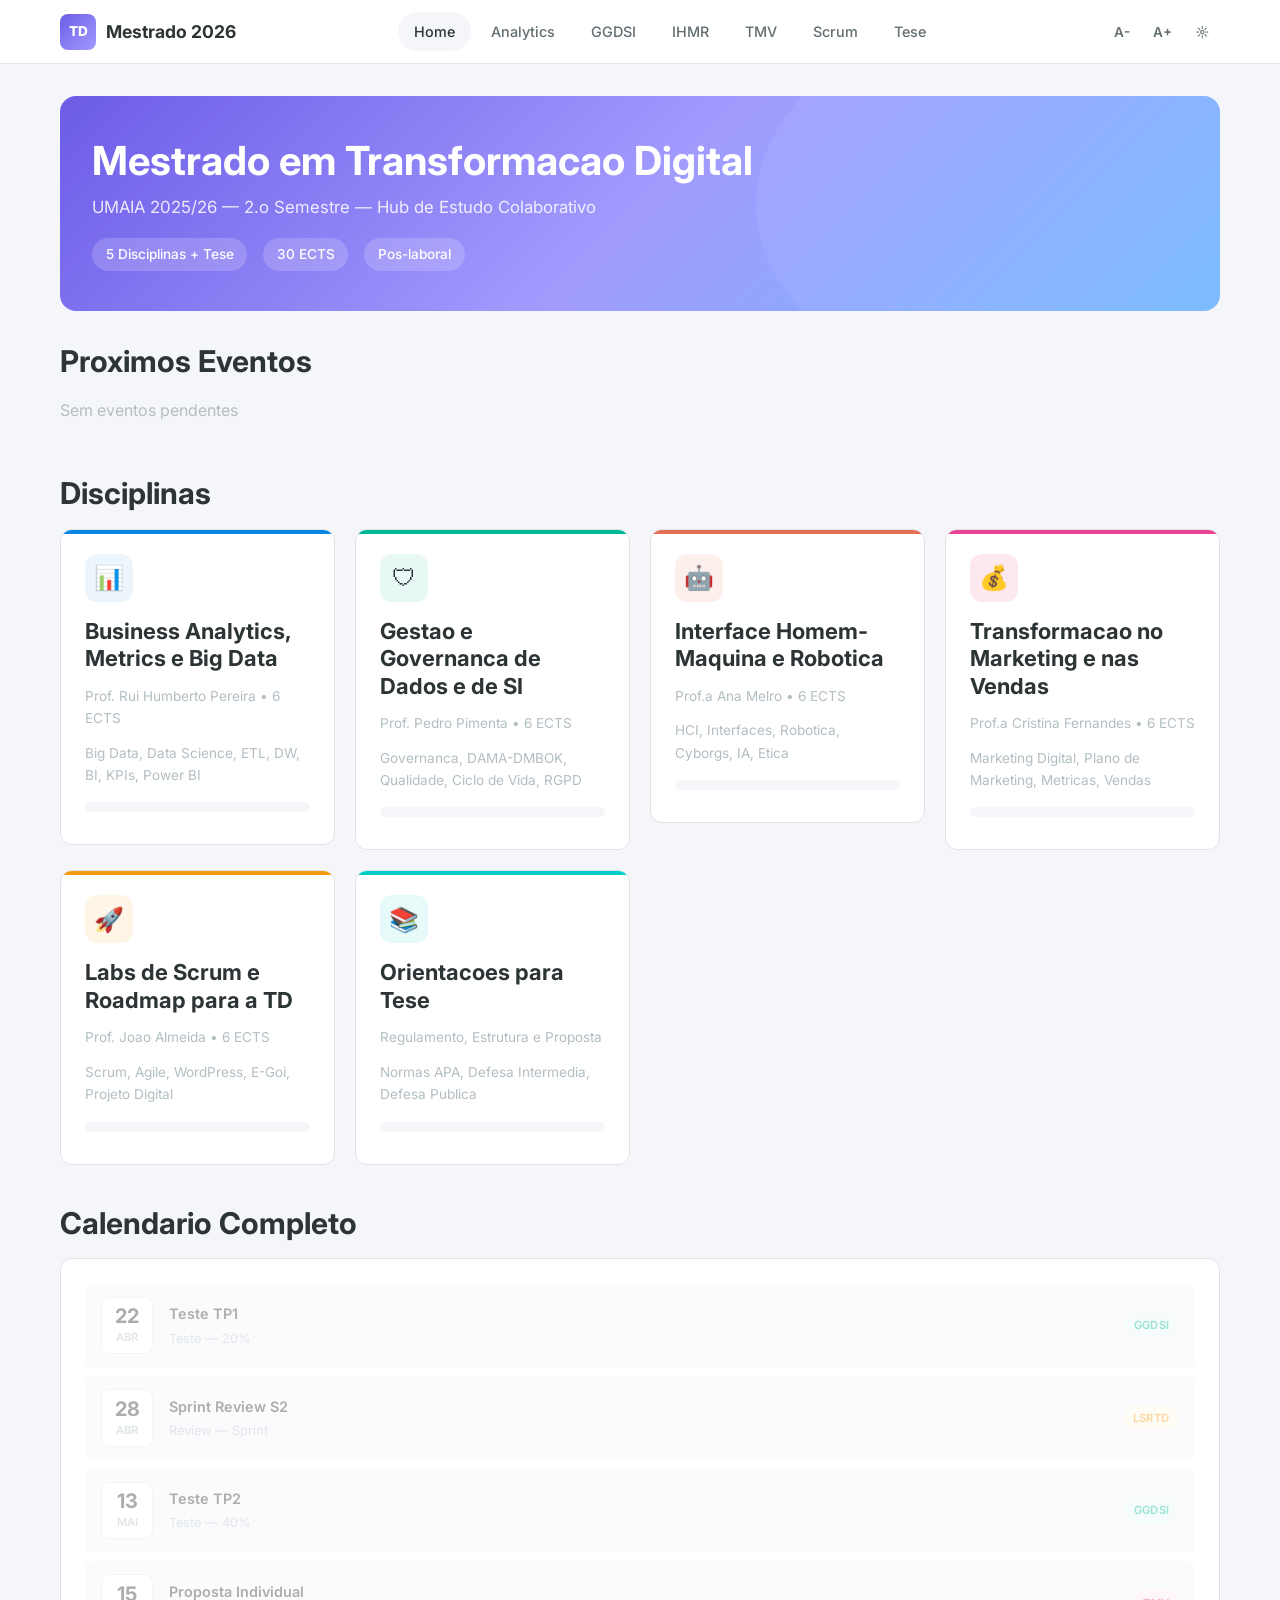
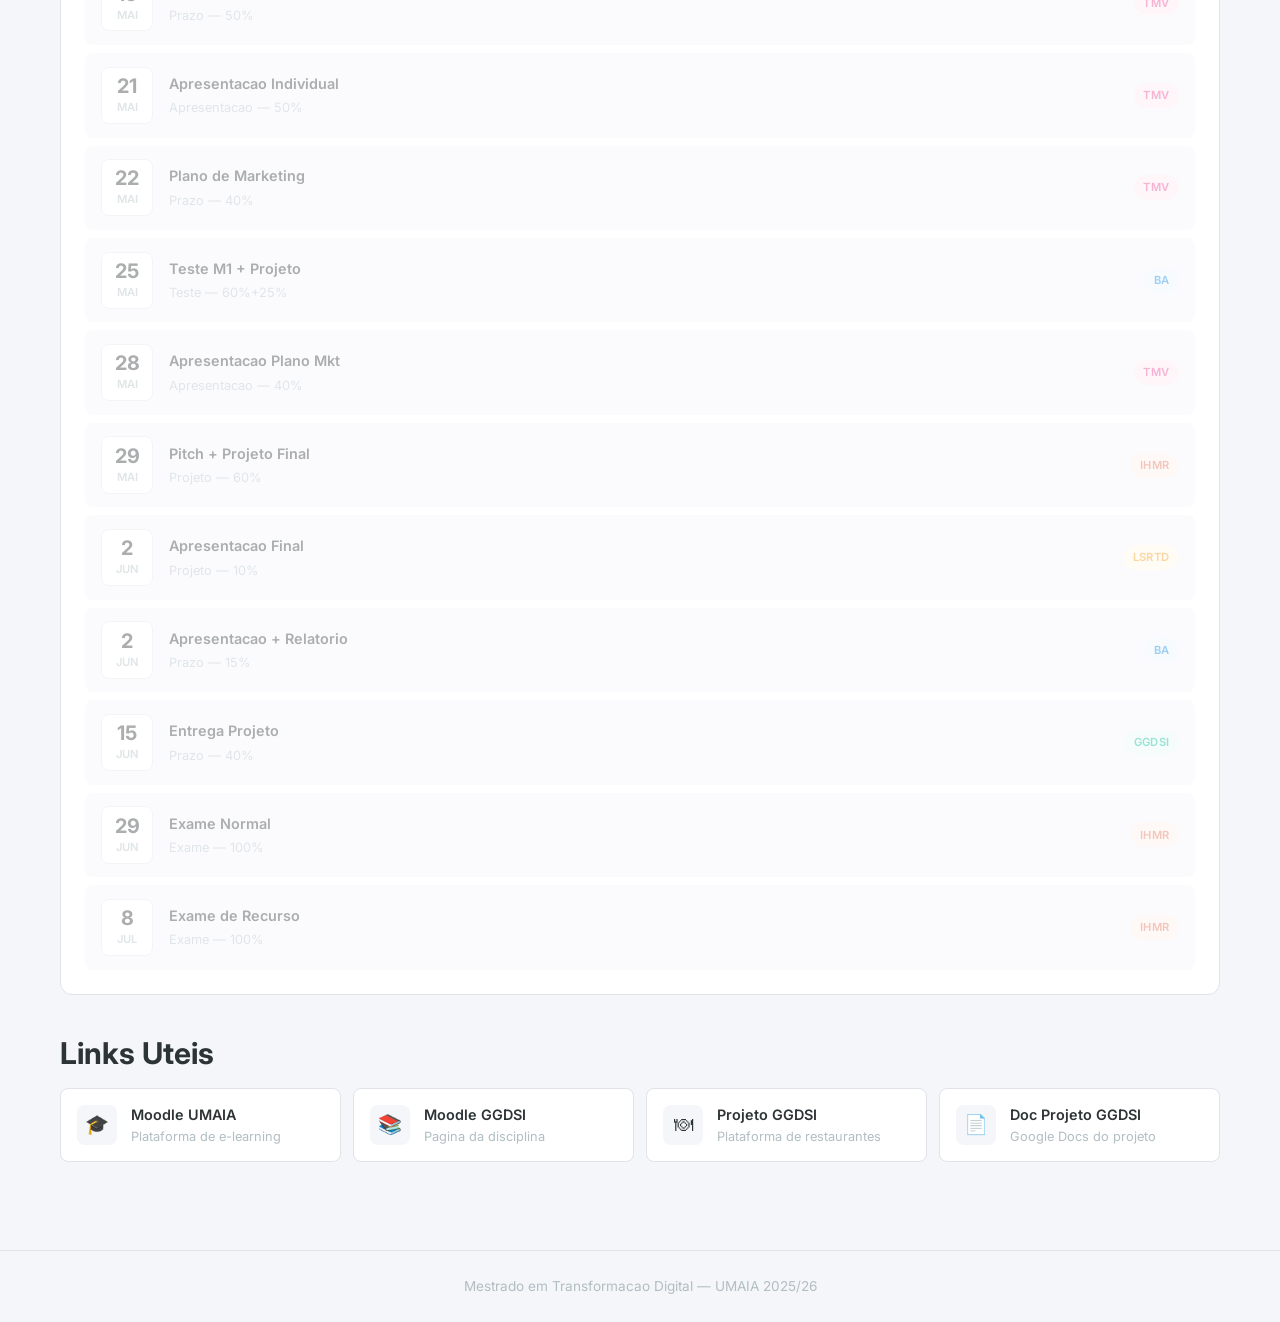
==== commit 08449b5f: "Corrigir navbar mobile, favicon e consistencia entre paginas - Corrigir hero cortado pela navbar no " ====
--- a/index.html
+++ b/index.html
@@ -7,7 +7,8 @@
   <link rel="preconnect" href="https://fonts.googleapis.com">
   <link href="https://fonts.googleapis.com/css2?family=Inter:wght@300;400;500;600;700;800&display=swap" rel="stylesheet">
   <link rel="stylesheet" href="styles.css">
-  <link rel="icon" href="data:image/svg+xml,<svg xmlns='http://www.w3.org/2000/svg' viewBox='0 0 100 100'><text y='.9em' font-size='90'>🎓</text></svg>">
+  <link rel="icon" type="image/svg+xml" href="favicon.svg">
+  <link rel="apple-touch-icon" href="apple-touch-icon.png">
 </head>
 <body data-page="home">
 
--- a/styles.css
+++ b/styles.css
@@ -132,7 +132,7 @@
 /* ---------- 4. Layout ---------- */
 .container { max-width: var(--container-max); margin: 0 auto; padding: 0 1.25rem; width: 100%; }
 .container-narrow { max-width: var(--container-narrow); margin: 0 auto; padding: 0 1.25rem; width: 100%; }
-.main-content { flex: 1; padding-top: calc(var(--navbar-height) + 1.5rem); padding-bottom: 3rem; }
+.main-content { flex: 1; padding-top: calc(var(--navbar-height) + 2rem); padding-bottom: 3rem; }
 .section { margin-bottom: 2.5rem; }
 .grid { display: grid; gap: 1.25rem; }
 .grid-2 { grid-template-columns: repeat(auto-fit, minmax(280px, 1fr)); }
@@ -153,7 +153,7 @@
   -webkit-backdrop-filter: blur(12px);
   transition: background var(--transition), border-color var(--transition);
 }
-[data-theme="dark"] .navbar { background: rgba(26,27,46,0.92); }
+[data-theme="dark"] .navbar { background: var(--bg-alt); }
 .nav-container { display: flex; align-items: center; justify-content: space-between; height: 100%; }
 .nav-brand { display: flex; align-items: center; gap: 0.6rem; font-weight: 700; font-size: 1.1rem; color: var(--text); }
 .nav-logo {
@@ -795,7 +795,7 @@
 }
 
 @media (max-width: 480px) {
-  .container { padding: 0 0.85rem; }
+  .container { padding-left: 0.85rem; padding-right: 0.85rem; }
   .flashcard-grid { grid-template-columns: 1fr; }
   .eval-grid { grid-template-columns: 1fr; }
   .hero { padding: 1.5rem 1rem; border-radius: var(--radius); }
